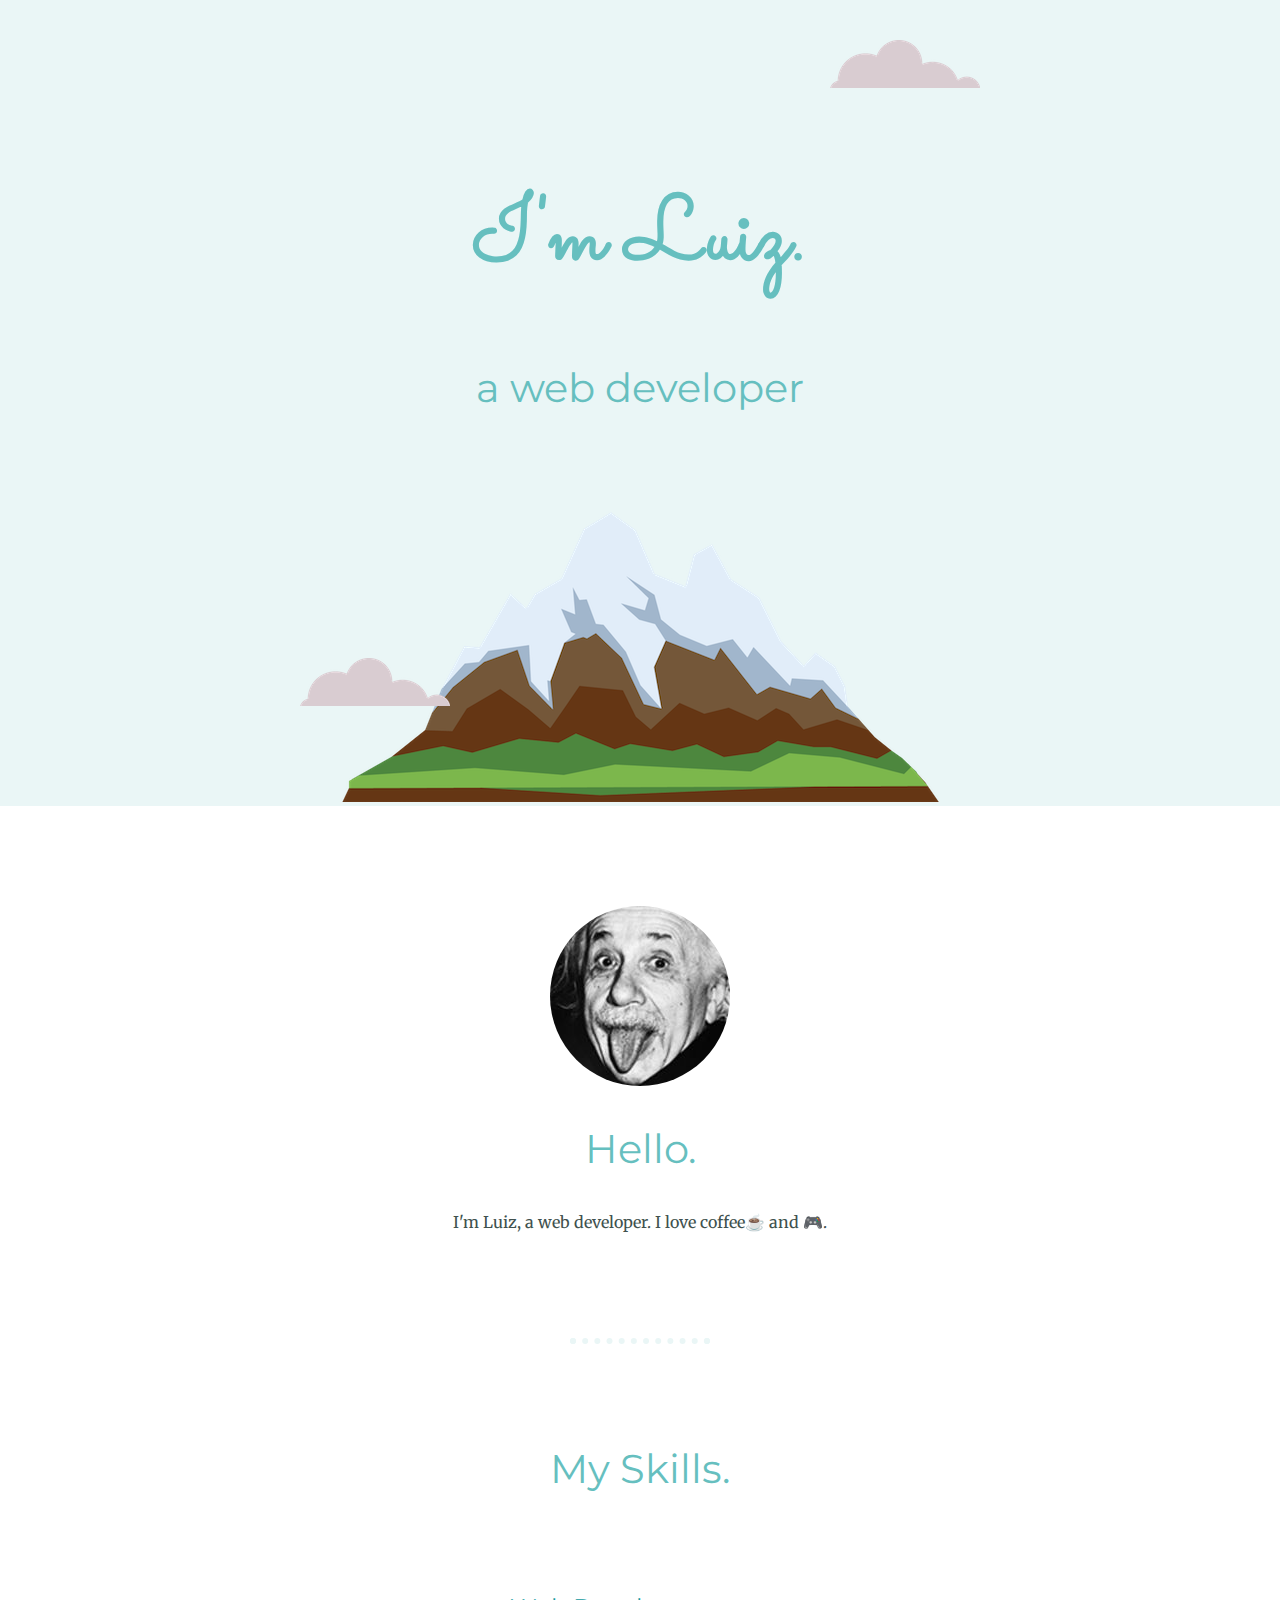
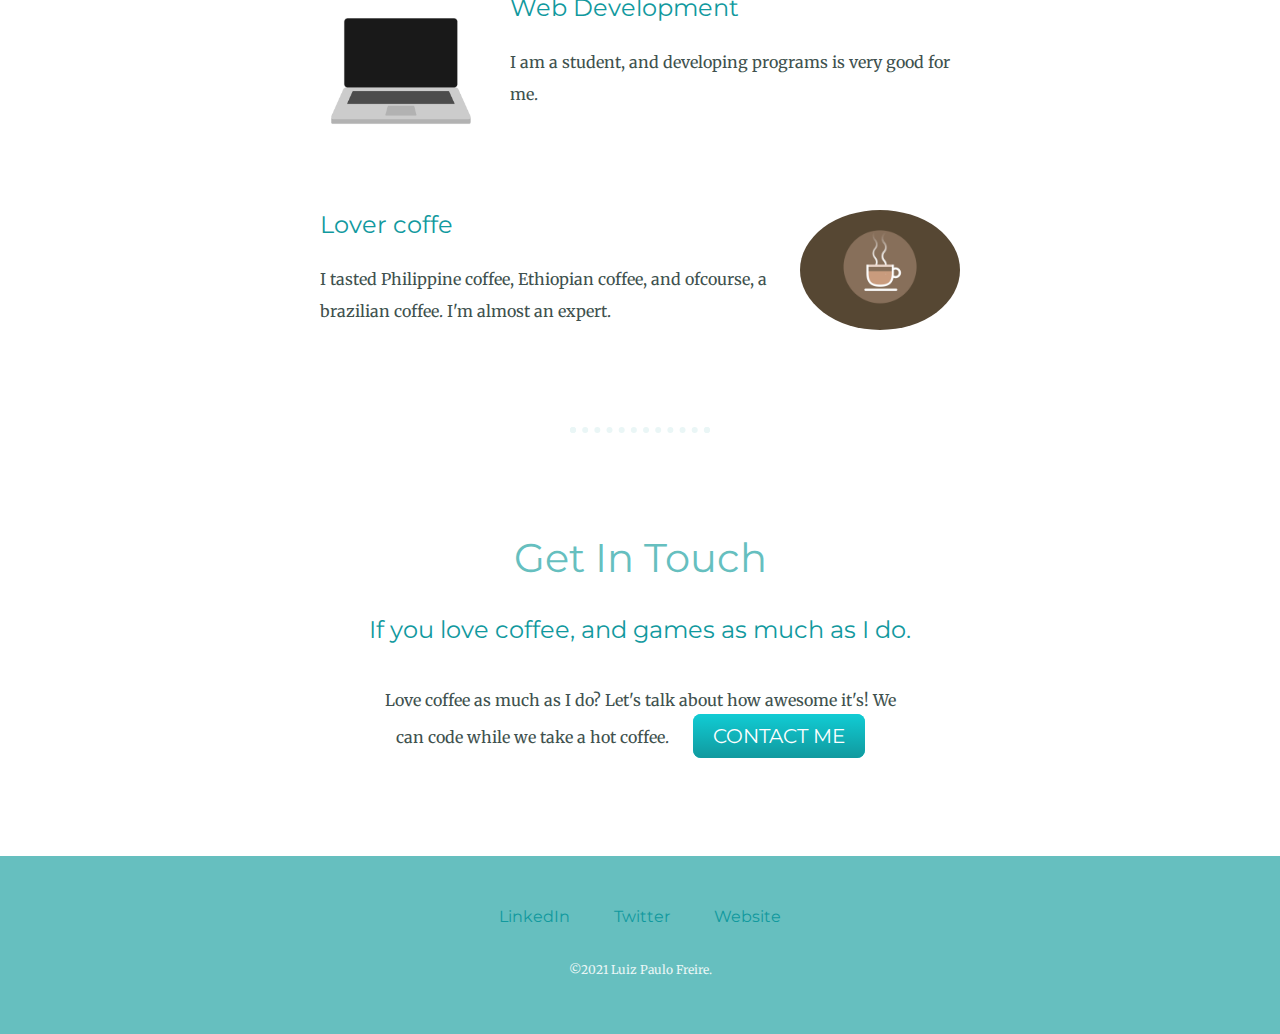
==== index.html @ 75eda509 "commit inicial" ====
<!DOCTYPE html>
<html lang="en">
  <head>
    <meta charset="UTF-8" />
    <meta http-equiv="X-UA-Compatible" content="IE=edge" />
    <meta name="viewport" content="width=device-width, initial-scale=1.0" />
    <title>Luiz Paulo Freire</title>
    <link rel="stylesheet" href="./css/style.css" />

    <link rel="icon" href="/favicon.ico" type="image/x-icon" />
    <link rel="preconnect" href="https://fonts.googleapis.com" />
    <link rel="preconnect" href="https://fonts.gstatic.com" crossorigin />
    <link
      href="https://fonts.googleapis.com/css2?family=Merriweather&family=Montserrat&family=Sacramento&display=swap"
      rel="stylesheet"
    />
  </head>
  <body>
    <div class="top-container">
      <img class="top-cloud" src="./img/cloud.png" alt="cloud-image" />
      <h1>I'm Luiz.</h1>
      <h2>a web developer</h2>
      <img class="bottom-cloud" src="./img/cloud.png" alt="cloud-image" />
      <img src="./img/mountain.png" alt="cloud-image" />
    </div>

    <div class="middle-container">
      <div class="profile">
        <img src="./img/perfil.jpg" alt="" />
        <h2>Hello.</h2>
        <p class="intro">I'm Luiz, a web developer. I love coffee☕ and 🎮.</p>
      </div>
      <hr />
      <div class="skills">
        <h2>My Skills.</h2>
        <div class="skill-row">
          <img class="code-img" src="./img/skill.gif" alt="" />
          <h3>Web Development</h3>
          <p>I am a student, and developing programs is very good for me.</p>
        </div>
        <div class="skill-row">
          <img class="coffee-img" src="./img/coffee.gif" alt="" />
          <h3>Lover coffe</h3>
          <p>
            I tasted Philippine coffee, Ethiopian coffee, and ofcourse, a
            brazilian coffee. I'm almost an expert.
          </p>
        </div>
      </div>
      <hr />
      <div class="contact-me">
        <h2>Get In Touch</h2>
        <h3>If you love coffee, and games as much as I do.</h3>
        <p class="contact-message">
          Love coffee as much as I do? Let's talk about how awesome it's! We can
          code while we take a hot coffee.
          <a class="btn" href="mailto:name@email.com">CONTACT ME</a>
        </p>
      </div>
    </div>

    <div class="bottom-container">
      <a class="footer-link" href="https://www.linkedin.com/">LinkedIn</a>
      <a class="footer-link" href="https://twitter.com/">Twitter</a>
      <a class="footer-link" href="https://www.appbrewery.co/">Website</a>
      <p class="copyrigth">©2021 Luiz Paulo Freire.</p>
    </div>
  </body>
</html>
---- css/style.css ----
body {
  margin: 0;
  text-align: center;
  font-family: 'Merriweather', serif;
}
.top-container {
  background-color: #eaf6f6;
  position: relative;
  padding-top: 100px;
}
h1 {
  margin-top: 0;
  font-size: 5.625rem;
  color: #66bfbf;
  margin: 50px auto 0 auto;
  line-height: 2;
  font-family: 'Sacramento', cursive;
  font-weight: bold;
}
h2 {
  color: #66bfbf;
  font-family: 'Montserrat', sans-serif;
  font-size: 2.5rem;
  font-weight: normal;
}
h3 {
  font-family: 'Montserrat', sans-serif;
  font-size: 1.5rem;
  color: #11999e;
  font-weight: normal;
}
p {
  color: #40514e;
  line-height: 2;
}
hr {
  border: dotted #eaf6f6 6px;
  border-bottom: none;
  width: 10%;
  margin: 100px auto;
}
.skill-row {
  width: 50%;
  margin: 100px auto;
  text-align: left;
}
.code-img {
  width: 25%;
  float: left;
  margin-right: 30px;
}
.coffee-img {
  width: 25%;
  float: right;
  margin-left: 30px;
  border-radius: 100%;
}

.top-cloud {
  position: absolute;
  right: 300px;
  top: 40px;
}
.bottom-cloud {
  position: absolute;
  left: 300px;
  bottom: 100px;
}
.middle-container {
  margin: 100px 0;
}
.intro {
  width: 30%;
  margin: 0 auto;
}
.profile img {
  border-radius: 50%;
}
.contact-message {
  width: 40%;
  margin: 40px auto 60px;
}
.bottom-container {
  background-color: #66bfbf;
  padding: 50px 0px 20px;
}
.btn {
  background: #11ccd4;
  background-image: -webkit-linear-gradient(top, #11ccd4, #11999e);
  background-image: -moz-linear-gradient(top, #11ccd4, #11999e);
  background-image: -ms-linear-gradient(top, #11ccd4, #11999e);
  background-image: -o-linear-gradient(top, #11ccd4, #11999e);
  background-image: linear-gradient(to bottom, #11ccd4, #11999e);
  -webkit-border-radius: 8;
  -moz-border-radius: 8;
  border-radius: 8px;
  font-family: 'Montserrat', sans-serif;
  color: #ffffff;
  font-size: 20px;
  padding: 10px 20px 10px 20px;
  text-decoration: none;
}

.btn:hover {
  background: #30e3cb;
  background-image: -webkit-linear-gradient(top, #30e3cb, #2bc4ad);
  background-image: -moz-linear-gradient(top, #30e3cb, #2bc4ad);
  background-image: -ms-linear-gradient(top, #30e3cb, #2bc4ad);
  background-image: -o-linear-gradient(top, #30e3cb, #2bc4ad);
  background-image: linear-gradient(to bottom, #30e3cb, #2bc4ad);
  text-decoration: none;
}
a {
  color: #11999e;
  font-family: 'Montserrat', sans-serif;
  margin: 10px 20px;
  text-decoration: none;
}
a:hover {
  color: #eaf6f6;
}
.copyrigth {
  color: #eaf6f6;
  font-size: 0.75rem;
  padding: 20px 0;
}
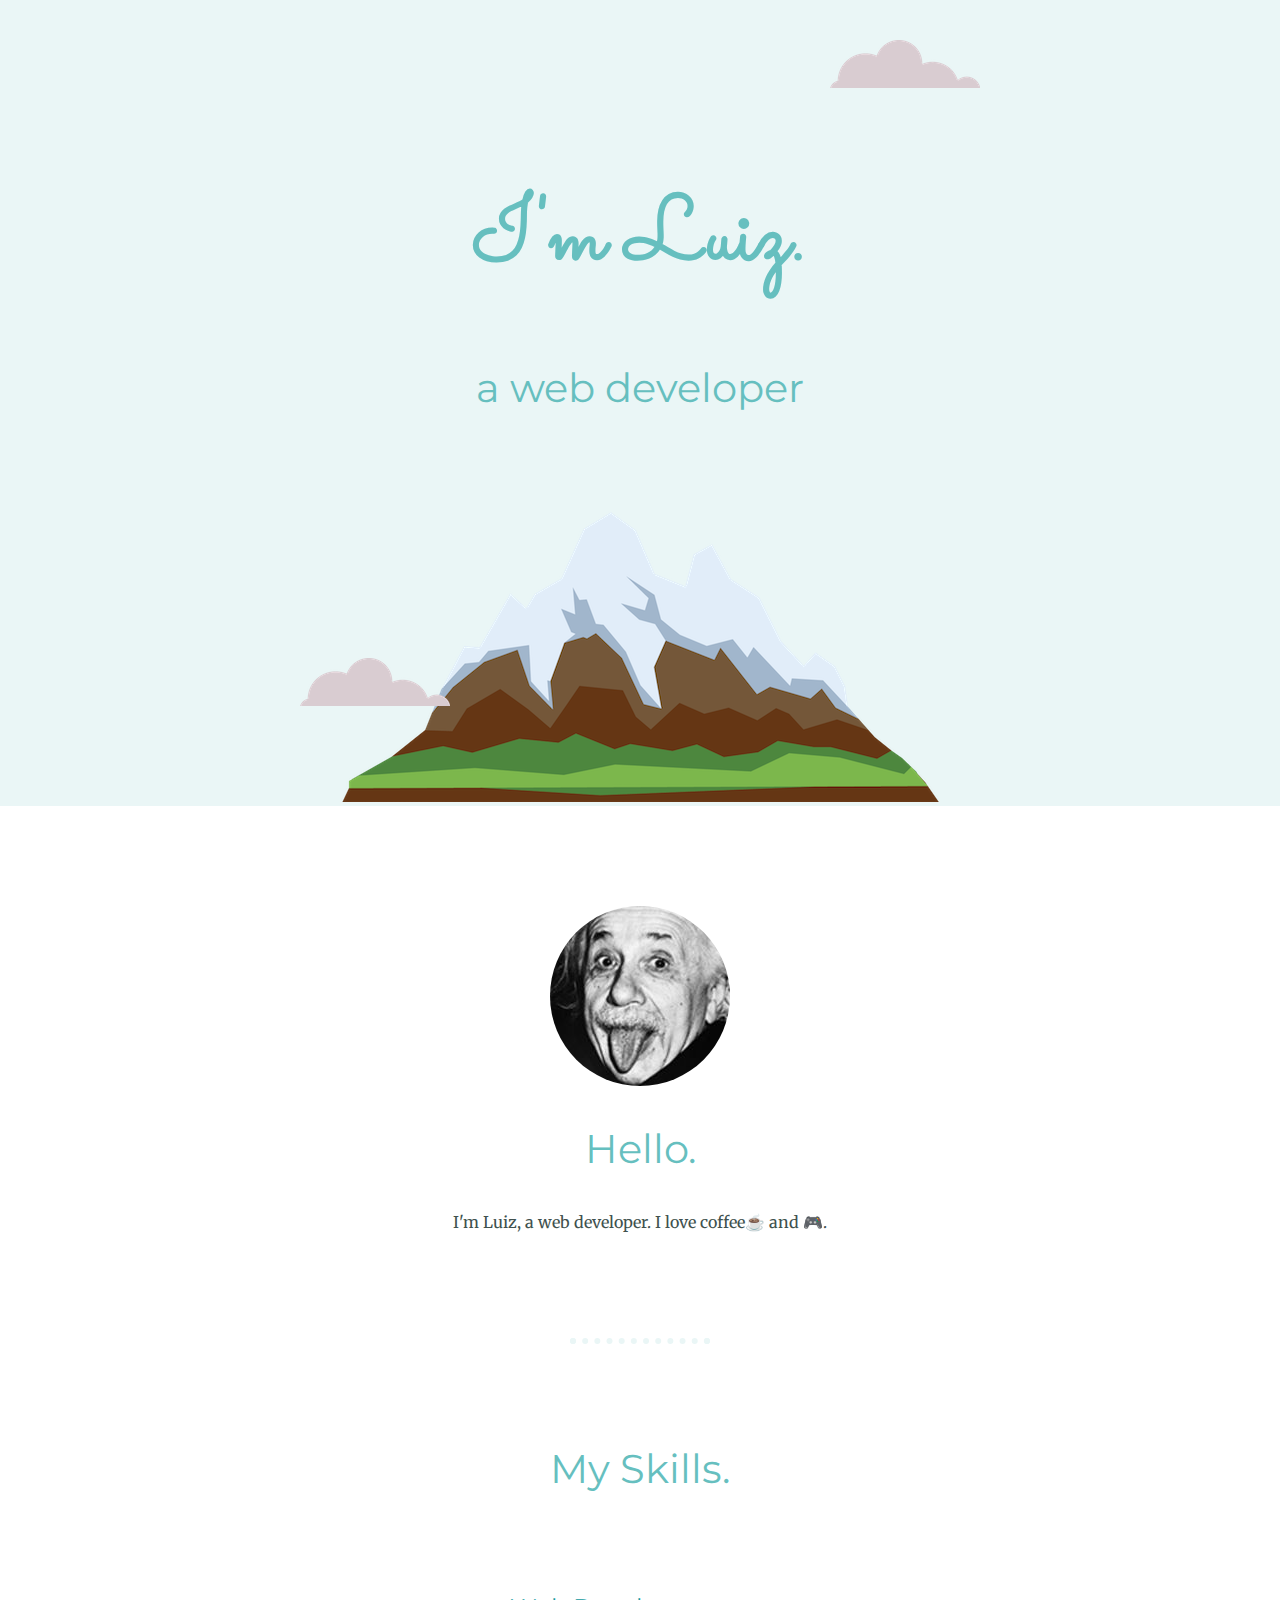
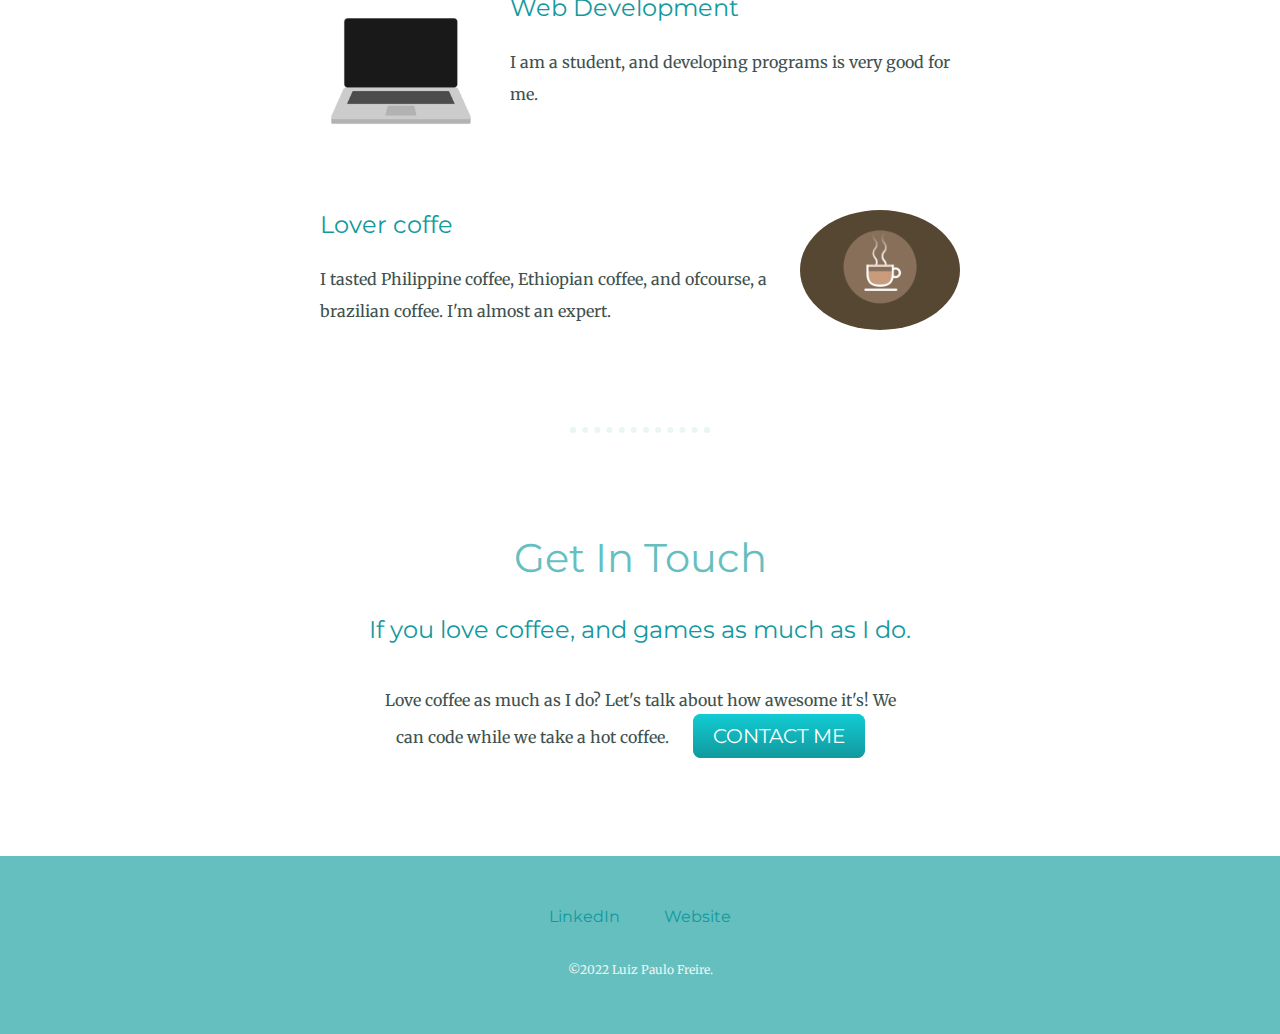
==== commit 665a2aeb: "Atualização do rodapé" ====
--- a/index.html
+++ b/index.html
@@ -60,10 +60,9 @@
     </div>
 
     <div class="bottom-container">
-      <a class="footer-link" href="https://www.linkedin.com/">LinkedIn</a>
-      <a class="footer-link" href="https://twitter.com/">Twitter</a>
-      <a class="footer-link" href="https://www.appbrewery.co/">Website</a>
-      <p class="copyrigth">©2021 Luiz Paulo Freire.</p>
+      <a class="footer-link" href="https://www.linkedin.com/in/luiz-freire-/">LinkedIn</a>
+      <a class="footer-link" href="https://www.lpfdev.com">Website</a>
+      <p class="copyrigth">©2022 Luiz Paulo Freire.</p>
     </div>
   </body>
 </html>
